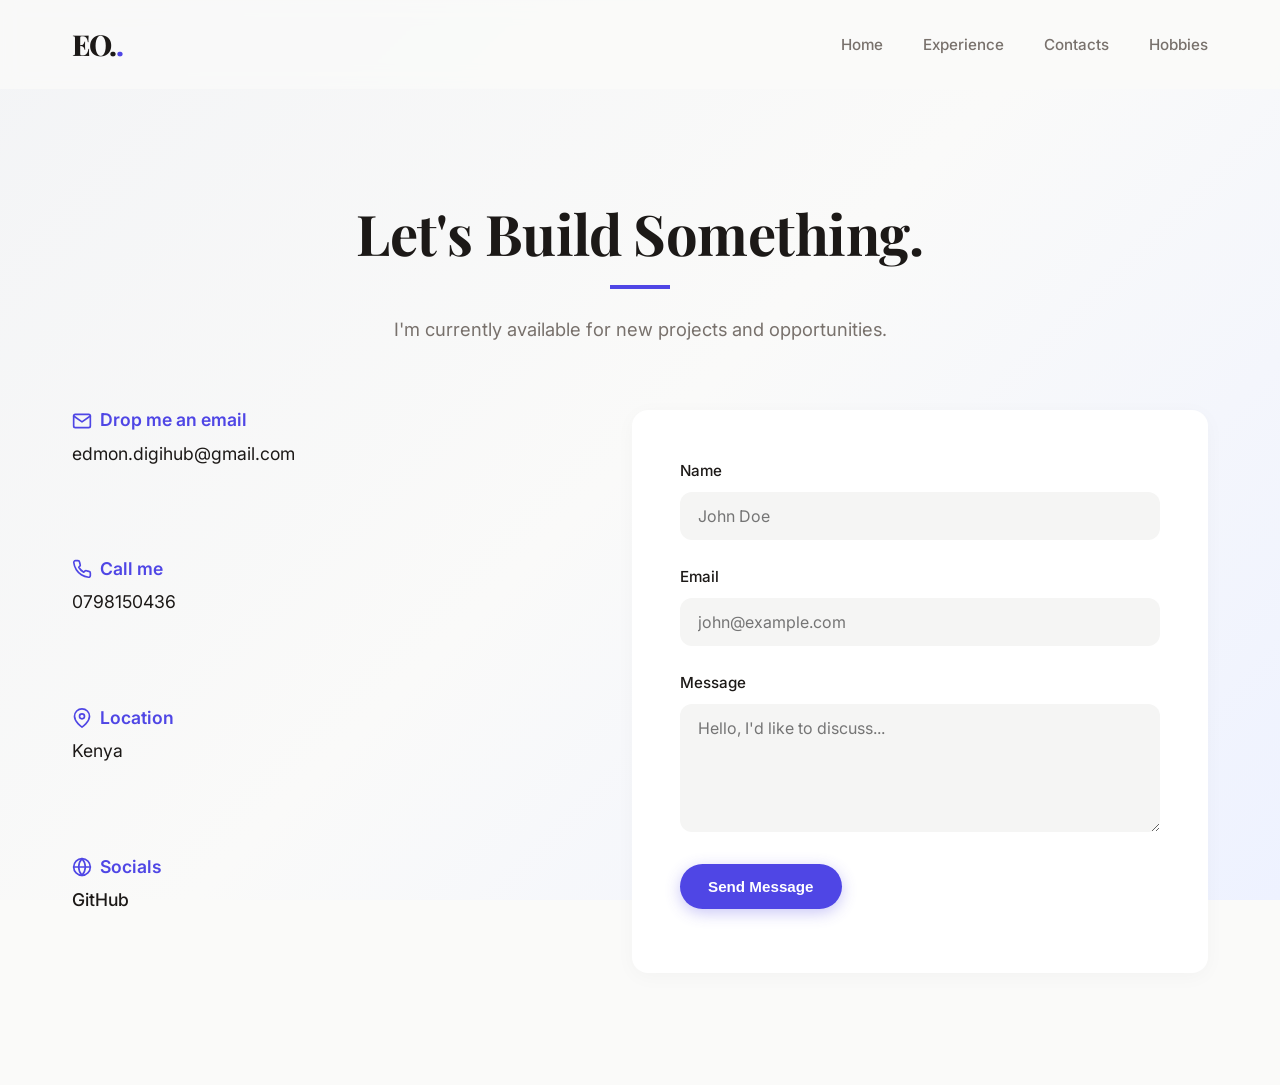
==== contacts.html @ 6811ea2b "feat: changes on some pages" ====
<!DOCTYPE html>
<html lang="en" data-theme="light">

<head>
    <meta charset="UTF-8">
    <meta name="viewport" content="width=device-width, initial-scale=1.0">
   <title>Contacts</title> 
    <link rel="stylesheet" href="style.css">
   </head>
        <body>
            <header>
        <nav>
            <!-- LOGO -->
            <div class="logo">
                <a href="index.html">EO.</a>
            </div>

            <!-- DESKTOP NAVIGATION -->
            <button class="menu-button" aria-label="Toggle navigation menu" aria-expanded="false">&#9776;</button>
            <ul class="nav-links">
                <li><a href="index.html">Home</a></li>
               
                <li><a href="experience.html">Experience</a></li>
                
                <li><a href="contacts.html">Contacts</a></li>
                <li><a href="hobbies.html">Hobbies</a></li>
            </ul>

        </nav>
    </header>
        <section id="contact" class="contact">
            <div class="section-header">
                <h2>Let's Build Something.</h2>
                <p>I'm currently available for new projects and opportunities.</p>
            </div>

            <div class="contact-container">
                <!-- CONTACT INFO -->
                <div class="contact-info">
                    <div class="info-card">
                        <h4>
                            <svg width="20" height="20" viewBox="0 0 24 24" fill="none" stroke="currentColor" stroke-width="2" stroke-linecap="round" stroke-linejoin="round"><path d="M4 4h16c1.1 0 2 .9 2 2v12c0 1.1-.9 2-2 2H4c-1.1 0-2-.9-2-2V6c0-1.1.9-2 2-2z"></path><polyline points="22,6 12,13 2,6"></polyline></svg>
                            Drop me an email
                        </h4>
                        <a href="mailto:edmon.digihub@gmail.com" class="contact-link">edmon.digihub@gmail.com</a>
                    </div>
                    <div class="info-card">
                        <h4>
                            <svg width="20" height="20" viewBox="0 0 24 24" fill="none" stroke="currentColor" stroke-width="2" stroke-linecap="round" stroke-linejoin="round"><path d="M22 16.92v3a2 2 0 0 1-2.18 2 19.79 19.79 0 0 1-8.63-3.07 19.5 19.5 0 0 1-6-6 19.79 19.79 0 0 1-3.07-8.67A2 2 0 0 1 4.11 2h3a2 2 0 0 1 2 1.72 12.84 12.84 0 0 0 .7 2.81 2 2 0 0 1-.45 2.11L8.09 9.91a16 16 0 0 0 6 6l1.27-1.27a2 2 0 0 1 2.11-.45 12.84 12.84 0 0 0 2.81.7A2 2 0 0 1 22 16.92z"></path></svg>
                            Call me
                        </h4>
                        <a href="tel:+254798150436" class="contact-link">0798150436</a>
                    </div>
                    <div class="info-card">
                        <h4>
                            <svg width="20" height="20" viewBox="0 0 24 24" fill="none" stroke="currentColor" stroke-width="2" stroke-linecap="round" stroke-linejoin="round"><path d="M21 10c0 7-9 13-9 13s-9-6-9-13a9 9 0 0 1 18 0z"></path><circle cx="12" cy="10" r="3"></circle></svg>
                            Location
                        </h4>
                        <p class="contact-text">Kenya</p>
                    </div>
                    <div class="info-card">
                        <h4>
                            <svg width="20" height="20" viewBox="0 0 24 24" fill="none" stroke="currentColor" stroke-width="2" stroke-linecap="round" stroke-linejoin="round"><circle cx="12" cy="12" r="10"></circle><line x1="2" y1="12" x2="22" y2="12"></line><path d="M12 2a15.3 15.3 0 0 1 4 10 15.3 15.3 0 0 1-4 10 15.3 15.3 0 0 1-4-10 15.3 15.3 0 0 1 4-10z"></path></svg>
                            Socials
                        </h4>
                        <div class="social-links">
                            <a href="https://github.com/edm-ond" target="_blank" rel="noopener noreferrer">GitHub</a>
                            
                        </div>
                    </div>
                </div>

                <!-- CONTACT FORM -->
                <div class="contact-form-container">
                    <form id="contact-form" class="contact-form" novalidate>
                        <div class="form-group">
                            <label for="name">Name</label>
                            <input type="text" id="name" name="name" required placeholder="John Doe">
                            <span class="error-msg" id="name-error">Please enter your name.</span>
                        </div>
                        <div class="form-group">
                            <label for="email">Email</label>
                            <input type="email" id="email" name="email" required placeholder="john@example.com">
                            <span class="error-msg" id="email-error">Please enter a valid email address.</span>
                        </div>
                        <div class="form-group">
                            <label for="message">Message</label>
                            <textarea id="message" name="message" rows="5" required placeholder="Hello, I'd like to discuss..."></textarea>
                            <span class="error-msg" id="message-error">Please enter a message.</span>
                        </div>
                        <button type="submit" class="btn btn-primary">Send Message</button>
                        <p id="form-status" class="form-status"></p>
                    </form>
                </div>
            </div>
             </section>
             <script src="script.js"></script>
             </body>
</html>
---- style.css ----
/* =========================================
   EDMOND OTIENO | NEW PREMIUM LOOK
========================================= */

@import url('https://fonts.googleapis.com/css2?family=Inter:wght@400;500;600&family=Playfair+Display:wght@600;700;800&display=swap');

/* =========================================
   ROOT VARIABLES (THEMING)
========================================= */
:root {
    /* Indigo / Violet Theme Colors */
    --primary: #4F46E5; /* Indigo 600 */
    --primary-dark: #3730A3; /* Indigo 800 */
    --primary-light: #818CF8; /* Indigo 400 */
    --cyan: #F43F5E; /* Rose accent */
    
    /* Light Theme (Default) */
    --background: #FAFAF9; /* Warm off-white */
    --background-grad: linear-gradient(135deg, #F3F4F6 0%, #FAFAF9 50%, #EEF2FF 100%);
    --surface: #FFFFFF;
    --surface-light: #F5F5F4;
    --text: #1C1917; /* Very dark stone */
    --text-muted: #78716C;
    --border: transparent; /* Removing hard borders for a cleaner look */
    --shadow-sm: 0 4px 20px rgba(0,0,0,0.03);
    --shadow-md: 0 8px 30px rgba(0,0,0,0.06);
    --shadow-lg: 0 15px 40px rgba(0,0,0,0.08);

    /* Misc */
    --radius: 16px;
}

[data-theme="dark"] {
    /* Deep rich dark theme */
    --background: #09090B; /* Zinc 950 */
    --background-grad: linear-gradient(135deg, #18181B 0%, #09090B 50%, #1E1B4B 100%);
    --surface: #18181B; /* Zinc 900 */
    --surface-light: #27272A; /* Zinc 800 */
    --text: #FAFAFA;
    --text-muted: #A1A1AA;
    --border: transparent;
    --shadow-sm: 0 4px 20px rgba(0,0,0,0.4);
    --shadow-md: 0 8px 30px rgba(0,0,0,0.6);
    --shadow-lg: 0 15px 40px rgba(0,0,0,0.8);
}

/* =========================================
   RESET & BASE
========================================= */
* {
    margin: 0;
    padding: 0;
    box-sizing: border-box;
}

button:focus {
    outline: none;
}

html {
    scroll-behavior: auto;
    scroll-padding-top: 90px;
}

body {
    font-family: 'Inter', sans-serif;
    background-color: var(--background);
    background-image: var(--background-grad);
    background-attachment: fixed;
    color: var(--text);
    line-height: 1.7;
}

img {
    max-width: 100%;
    display: block;
}

ul {
    list-style: none;
}

a {
    text-decoration: none;
    color: inherit;
}

/* =========================================
   TYPOGRAPHY
========================================= */
h1, h2, h3, h4, h5, h6 {
    font-family: 'Playfair Display', serif; /* Elegant Serif for headings */
    font-weight: 700;
    line-height: 1.15;
    color: var(--text);
}

.section-header {
    margin-bottom: 4rem;
    text-align: center;
}

.section-header h2 {
    font-size: clamp(2.5rem, 5vw, 3.5rem);
    letter-spacing: -0.01em;
}

.section-header h2::after {
    content: "";
    display: block;
    width: 60px;
    height: 4px;
    background: var(--primary);
    margin: 20px auto 0;
}

.section-header p {
    color: var(--text-muted);
    margin-top: 1.5rem;
    font-size: 1.15rem;
    line-height: 1.8;
}

/* =========================================
   BUTTONS
========================================= */
.btn {
    display: inline-flex;
    align-items: center;
    justify-content: center;
    padding: 14px 28px;
    border-radius: 999px; /* Pill shaped buttons */
    font-weight: 600;
    font-size: 0.95rem;
    cursor: pointer;
    border: none;
}

.btn-primary {
    background-color: var(--primary);
    color: #FFFFFF;
    box-shadow: 0 4px 15px rgba(79, 70, 229, 0.3);
}

.btn-outline {
    background-color: var(--surface);
    color: var(--text);
    box-shadow: var(--shadow-sm);
}

.btn-text {
    background-color: transparent;
    color: var(--primary);
    padding: 14px 20px;
}

.btn-small {
    padding: 10px 20px;
    font-size: 0.85rem;
    border-radius: 999px;
    background-color: var(--primary);
    color: #FFFFFF;
}

.btn-small.btn-outline {
    background-color: var(--surface-light);
    color: var(--text);
}

/* =========================================
   HEADER & NAVIGATION
========================================= */
header {
    position: sticky;
    top: 0;
    z-index: 1000;
    background-color: rgba(250, 250, 249, 0.9);
    backdrop-filter: blur(10px);
}

[data-theme="dark"] header {
    background-color: rgba(9, 9, 11, 0.9);
}

nav {
    max-width: 1200px;
    margin: 0 auto;
    padding: 1.25rem 2rem;
    display: flex;
    justify-content: space-between;
    align-items: center;
}

.logo a {
    font-family: 'Playfair Display', serif;
    font-size: 1.8rem;
    font-weight: 800;
    letter-spacing: -0.05em;
    color: var(--text);
}

.logo a::after {
    content: ".";
    color: var(--primary);
}

.nav-links {
    display: flex;
    align-items: center;
    gap: 2.5rem;
}

.nav-links a {
    font-size: 0.95rem;
    font-weight: 500;
    color: var(--text-muted);
}

.nav-links a.active {
    color: var(--primary);
    font-weight: 600;
}

.nav-download-btn {
    padding: 10px 20px;
    background-color: var(--primary);
    border-radius: 999px;
    color: #FFF !important;
}

.nav-controls {
    display: flex;
    align-items: center;
    gap: 1.5rem;
}

.theme-toggle {
    background: transparent;
    border: none;
    font-size: 1.25rem;
    cursor: pointer;
    color: var(--text);
    display: flex;
    align-items: center;
    justify-content: center;
    width: 40px;
    height: 40px;
}

.menu-button {
    display: none;
    background: transparent;
    border: none;
    color: var(--text);
    font-size: 1.5rem;
    cursor: pointer;
}

/* =========================================
   LAYOUT SECTIONS
========================================= */
section {
    max-width: 1200px;
    margin: 0 auto;
    padding: 7rem 2rem;
}

/* =========================================
   HERO SECTION
========================================= */
.hero {
    display: flex;
    align-items: center;
    justify-content: space-between;
    gap: 5rem;
    min-height: calc(100vh - 90px);
}

.hero-content {
    flex: 1;
    max-width: 600px;
}

.greeting {
    font-size: 1.1rem;
    font-weight: 600;
    color: var(--primary);
    margin-bottom: 1rem;
    letter-spacing: 0.1em;
    text-transform: uppercase;
}

.hero-content h1 {
    font-size: clamp(3rem, 6vw, 4.5rem);
    letter-spacing: -0.02em;
    margin-bottom: 1.5rem;
}

.hero-content h2 {
    font-family: 'Inter', sans-serif;
    font-size: clamp(1.2rem, 2.5vw, 1.5rem);
    font-weight: 400;
    color: var(--text-muted);
    margin-bottom: 1.5rem;
}

.hero-content .summary {
    font-size: 1.1rem;
    color: var(--text-muted);
    margin-bottom: 3rem;
    line-height: 1.8;
}

.hero-buttons {
    display: flex;
    flex-wrap: wrap;
    gap: 1.25rem;
    align-items: center;
}

.hero-image {
    flex: 1;
    display: flex;
    justify-content: center;
    align-items: center;
}

.hero-image img {
    width: 100%;
    max-width: 420px;
    aspect-ratio: 1;
    object-fit: cover;
    border-radius: 999px; /* Perfect circle for the portrait */
    box-shadow: var(--shadow-lg);
}

/* =========================================
   ABOUT SECTION
========================================= */
.about-content {
    max-width: 800px;
    margin: 0 auto;
    text-align: center;
    font-size: 1.25rem;
    color: var(--text);
    line-height: 1.9;
}

.about-content p {
    margin-bottom: 2rem;
}

/* =========================================
   SKILLS SECTION
========================================= */
.skills-container {
    display: grid;
    grid-template-columns: repeat(auto-fit, minmax(260px, 1fr));
    gap: 2.5rem;
}

.skill-card {
    background-color: var(--surface);
    padding: 2.5rem;
    border-radius: var(--radius);
    box-shadow: var(--shadow-sm);
}

.skill-card h3 {
    font-size: 1.4rem;
    margin-bottom: 1.5rem;
}

.skill-list li {
    color: var(--text-muted);
    margin-bottom: 1rem;
    padding-left: 1.5rem;
    position: relative;
    font-weight: 500;
}

.skill-list li::before {
    content: "•";
    position: absolute;
    left: 0;
    color: var(--primary);
    font-weight: bold;
    font-size: 1.2rem;
    line-height: 1.2;
}

/* =========================================
   EXPERIENCE & EDUCATION CARDS
========================================= */
.timeline {
    display: grid;
    grid-template-columns: 1fr;
    gap: 2.5rem;
    max-width: 800px;
    margin: 0 auto;
}

.timeline-item {
    background-color: var(--surface);
    padding: 3rem;
    border-radius: var(--radius);
    box-shadow: var(--shadow-sm);
    text-align: center;
}

.timeline-dot {
    display: none;
}

.timeline-content h3 {
    font-size: 1.5rem;
    margin-bottom: 0.5rem;
}

.timeline-date {
    display: inline-block;
    font-size: 0.85rem;
    font-weight: 600;
    color: var(--primary);
    margin-bottom: 1.5rem;
    text-transform: uppercase;
    letter-spacing: 0.05em;
}

.timeline-content p {
    color: var(--text-muted);
}

.institution {
    font-family: 'Playfair Display', serif;
    font-size: 1.2rem;
    color: var(--text);
    margin-bottom: 1rem;
}

.placeholder-item {
    opacity: 0.6;
}

/* =========================================
   PROJECTS SECTION
========================================= */
.projects-container {
    display: grid;
    grid-template-columns: repeat(auto-fit, minmax(340px, 1fr));
    gap: 3rem;
}

.project-card {
    background-color: var(--surface);
    border-radius: var(--radius);
    overflow: hidden;
    display: flex;
    flex-direction: column;
    box-shadow: var(--shadow-sm);
}

.project-image {
    width: 100%;
    height: 240px;
    background-color: var(--surface-light);
}

.project-image img {
    width: 100%;
    height: 100%;
    object-fit: cover;
}

.project-info {
    padding: 2.5rem;
    flex: 1;
    display: flex;
    flex-direction: column;
}

.project-info h3 {
    font-size: 1.8rem;
    margin-bottom: 1rem;
}

.project-desc {
    color: var(--text-muted);
    margin-bottom: 2rem;
    flex: 1;
    line-height: 1.7;
}

.project-tech, .project-role {
    font-size: 0.9rem;
    color: var(--text);
    margin-bottom: 0.75rem;
}

.project-tech strong, .project-role strong {
    color: var(--primary);
}

.project-links {
    margin-top: 2rem;
    display: flex;
    gap: 1rem;
}

/* =========================================
   CERTIFICATIONS
========================================= */
.cert-container {
    display: grid;
    grid-template-columns: repeat(auto-fit, minmax(300px, 1fr));
    gap: 2rem;
}

.cert-item {
    background-color: var(--surface);
    padding: 2.5rem;
    border-radius: var(--radius);
    box-shadow: var(--shadow-sm);
    text-align: center;
}

.cert-item h3 {
    font-size: 1.3rem;
    margin-bottom: 0.75rem;
}

.cert-issuer {
    color: var(--text-muted);
    font-size: 1rem;
    margin-bottom: 1.5rem;
}

.cert-date {
    display: inline-block;
    padding: 6px 12px;
    background-color: var(--surface-light);
    border-radius: 999px;
    font-size: 0.85rem;
    color: var(--text);
    font-weight: 600;
}

/* =========================================
   CONTACT SECTION
========================================= */
.contact-container {
    display: grid;
    grid-template-columns: 1fr 1.2fr;
    gap: 5rem;
}

.contact-info {
    display: grid;
    grid-template-columns: 1fr;
    gap: 2rem;
}

.info-card {
    background-color: transparent;
    padding: 0;
}

.info-card h4 {
    color: var(--primary);
    margin-bottom: 0.5rem;
    font-size: 1.1rem;
    font-family: 'Inter', sans-serif;
    font-weight: 600;
    display: flex;
    align-items: center;
    gap: 0.5rem;
}

.info-card p, .info-card a {
    color: var(--text);
    font-size: 1.1rem;
}

.social-links {
    display: flex;
    gap: 1.5rem;
    flex-wrap: wrap;
    margin-top: 0.5rem;
}

.social-links a {
    font-weight: 500;
}

.contact-form {
    background-color: var(--surface);
    padding: 3rem;
    border-radius: var(--radius);
    box-shadow: var(--shadow-sm);
}

.form-group {
    margin-bottom: 1.5rem;
}

.form-group label {
    display: block;
    margin-bottom: 0.5rem;
    font-weight: 500;
    font-size: 0.95rem;
}

.form-group input,
.form-group textarea {
    width: 100%;
    padding: 14px 18px;
    background-color: var(--surface-light);
    border: none;
    border-radius: 12px;
    color: var(--text);
    font-family: inherit;
    font-size: 1rem;
}

.error-msg {
    display: none;
    color: #ef4444;
    font-size: 0.85rem;
    margin-top: 0.5rem;
}

/* Show validation errors when the script adds .error to a field group */
.form-group.error .error-msg {
    display: block;
}

.form-group.error input,
.form-group.error textarea {
    outline: 2px solid #ef4444;
    outline-offset: 2px;
}

.form-status {
    margin-top: 1rem;
    font-weight: 500;
    font-size: 0.95rem;
}

/* =========================================
   FOOTER
========================================= */
footer {
    background-color: transparent;
    padding: 4rem 2rem;
}

.footer-bottom {
    max-width: 1200px;
    margin: 0 auto;
    text-align: center;
    color: var(--text-muted);
    font-size: 0.95rem;
}

/* =========================================
   RESPONSIVE DESIGN
========================================= */
@media (max-width: 1024px) {
    .hero {
        gap: 3rem;
    }
    .contact-container {
        grid-template-columns: 1fr;
        gap: 4rem;
    }
}

@media (max-width: 768px) {
    .menu-button {
        display: block;
    }
    
    .nav-links {
        position: fixed;
        top: 73px;
        left: 0;
        width: 100%;
        background-color: var(--surface);
        flex-direction: column;
        align-items: center;
        padding: 3rem 2rem;
        gap: 2rem;
        box-shadow: var(--shadow-md);
        display: none;
        z-index: 999;
    }

    .nav-links.active {
        display: flex;
    }

    .hero {
        flex-direction: column-reverse;
        text-align: center;
        padding-top: 2rem;
    }

    .hero-content {
        max-width: 100%;
    }

    .hero-buttons {
        justify-content: center;
    }
    
    .contact-info {
        text-align: center;
    }
    
    .social-links {
        justify-content: center;
    }
}

@media (max-width: 480px) {
    section {
        padding: 4rem 1.5rem;
    }
    
    .hero-image img {
        max-width: 260px;
    }
    
    .timeline-item, .project-info, .contact-form, .skill-card, .cert-item {
        padding: 1.5rem;
    }

    /* Force all grids to a single column on very small phones to prevent horizontal scrolling */
    .projects-container, 
    .skills-container, 
    .cert-container, 
    .contact-container {
        grid-template-columns: 1fr;
    }
}
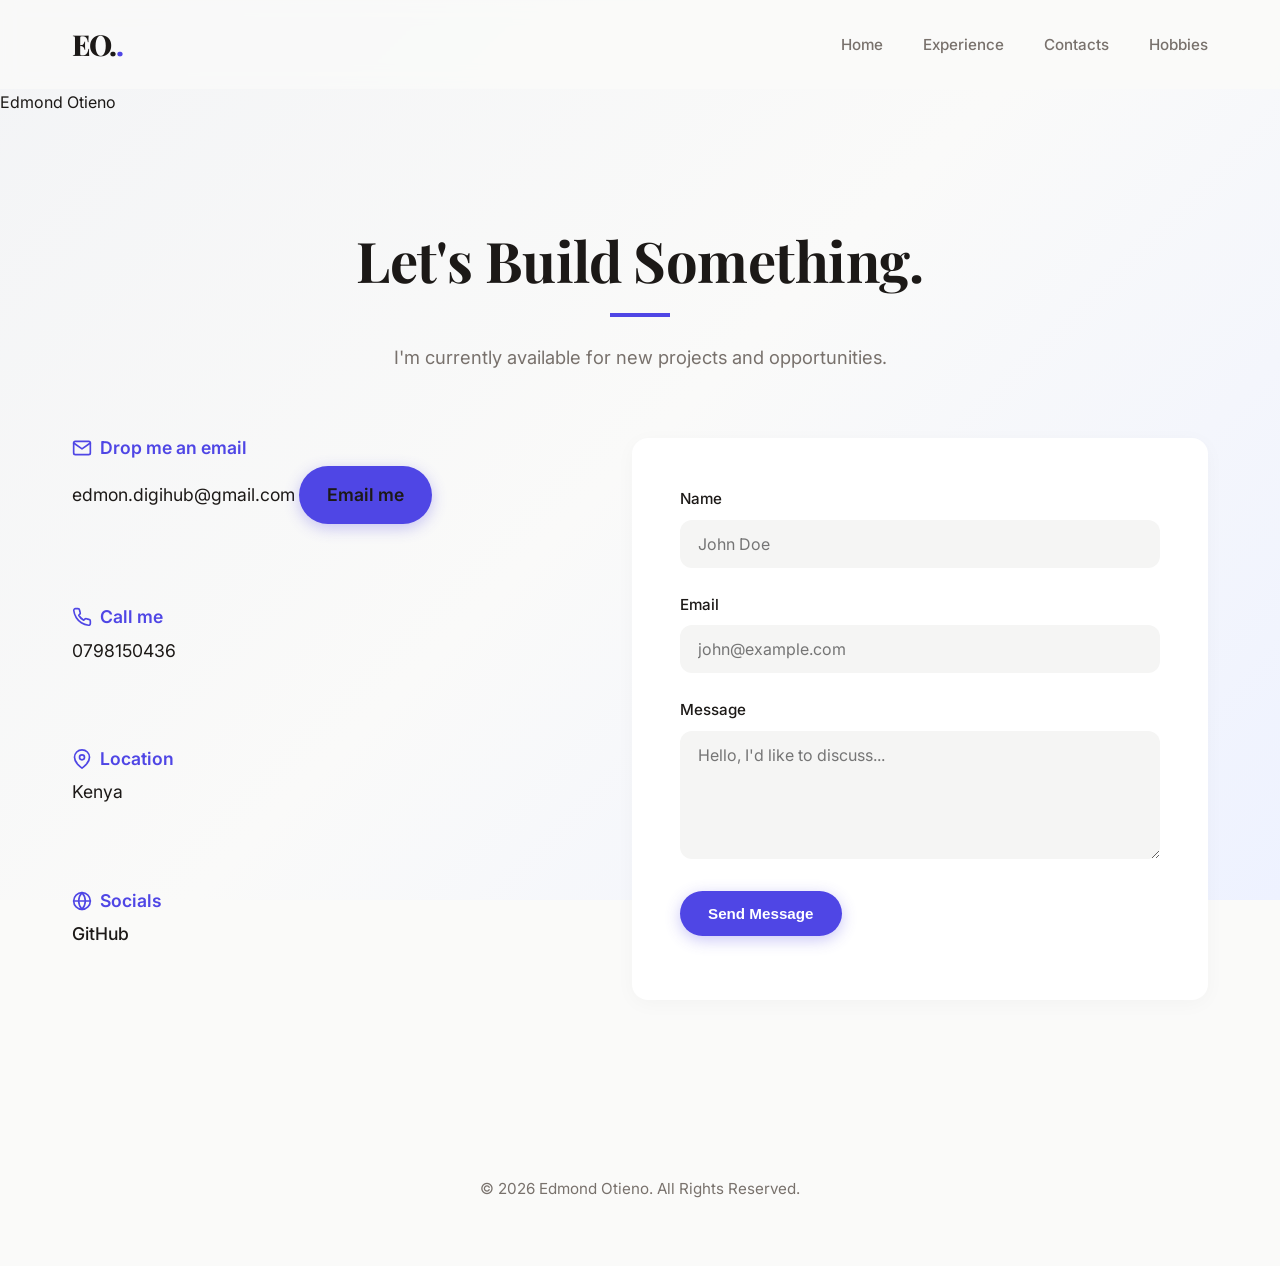
==== commit 23cc13d0: "Add hobbies page and email action" ====
--- a/contacts.html
+++ b/contacts.html
@@ -4,7 +4,7 @@
 <head>
     <meta charset="UTF-8">
     <meta name="viewport" content="width=device-width, initial-scale=1.0">
-   <title>Contacts</title> 
+   <title>Contacts</title>
     <link rel="stylesheet" href="style.css">
    </head>
         <body>
@@ -19,15 +19,19 @@
             <button class="menu-button" aria-label="Toggle navigation menu" aria-expanded="false">&#9776;</button>
             <ul class="nav-links">
                 <li><a href="index.html">Home</a></li>
-               
+
                 <li><a href="experience.html">Experience</a></li>
-                
+
                 <li><a href="contacts.html">Contacts</a></li>
                 <li><a href="hobbies.html">Hobbies</a></li>
             </ul>
 
         </nav>
     </header>
+    <div class="site-name-banner" aria-label="Edmond Otieno">
+        <p>Edmond Otieno</p>
+    </div>
+
         <section id="contact" class="contact">
             <div class="section-header">
                 <h2>Let's Build Something.</h2>
@@ -43,6 +47,7 @@
                             Drop me an email
                         </h4>
                         <a href="mailto:edmon.digihub@gmail.com" class="contact-link">edmon.digihub@gmail.com</a>
+                        <a href="mailto:edmon.digihub@gmail.com" class="btn btn-primary email-me">Email me</a>
                     </div>
                     <div class="info-card">
                         <h4>
@@ -65,7 +70,7 @@
                         </h4>
                         <div class="social-links">
                             <a href="https://github.com/edm-ond" target="_blank" rel="noopener noreferrer">GitHub</a>
-                            
+
                         </div>
                     </div>
                 </div>
@@ -94,6 +99,13 @@
                 </div>
             </div>
              </section>
+
+    <footer>
+        <div class="footer-bottom">
+            <p>&copy; 2026 Edmond Otieno. All Rights Reserved.</p>
+        </div>
+    </footer>
+
              <script src="script.js"></script>
              </body>
-</html>+</html>
